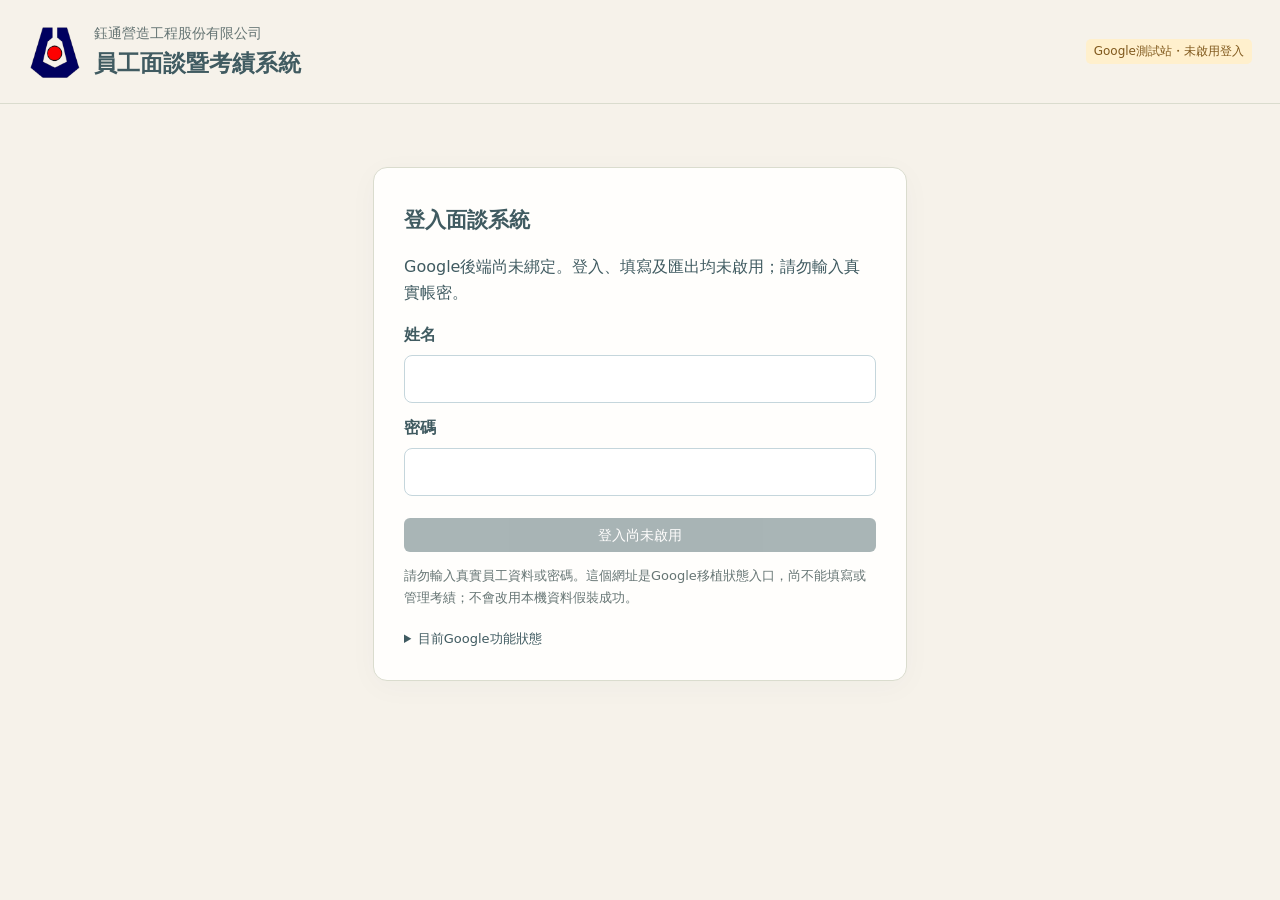
==== employee-interview-system/index.html @ f6fdcbe2 "Publish reviewed static Google migration entry; login disabled" ====
<!doctype html><html lang="zh-Hant"><head><meta charset="utf-8"><meta name="viewport" content="width=device-width,initial-scale=1"><meta name="referrer" content="no-referrer"><meta http-equiv="Content-Security-Policy" content="default-src 'self'; script-src 'self'; style-src 'self'; img-src 'self'; connect-src https://script.google.com https://script.googleusercontent.com; base-uri 'none'; form-action 'none'"><title>鈺通營造｜員工面談暨考績系統</title><link rel="stylesheet" href="site.css"></head><body><header class="site-header"><img src="assets/yuhtong-logo-transparent.png" alt="鈺通營造公司LOGO"><div class="site-titles"><p class="site-company">鈺通營造工程股份有限公司</p><h1>員工面談暨考績系統</h1></div><span class="environment-tag">Google測試站・未啟用登入</span></header><main class="login-page"><section class="login-card"><h2>登入面談系統</h2><p id="backendStatus" role="status">正在確認Google後端狀態；驗證完成前不接受帳密。</p><form id="employeeLogin"><label for="lookupName">姓名</label><input id="lookupName" name="username" disabled autocomplete="off"><label for="lookupPassword">密碼</label><input id="lookupPassword" name="password" type="password" disabled autocomplete="off"><button type="submit" disabled>登入尚未啟用</button></form><p class="login-note">請勿輸入真實員工資料或密碼。這個網址是Google移植狀態入口，尚不能填寫或管理考績；不會改用本機資料假裝成功。</p><details><summary>目前Google功能狀態</summary><ul><li>原公司LOGO與登入配色：靜態提供。</li><li>Google資料存取與原表單規則：程式已準備，需Google端授權及實測。</li><li>姓名密碼、人事登入及安全工作階段：尚未通過驗證，保持停用。</li><li>Word／Excel原格式：尚未完成Google產生器移植。</li></ul></details></section></main><script src="config.js"></script><script src="status.js"></script></body></html>
---- employee-interview-system/site.css ----
:root{--brand:#174b59;--brand-dark:#103946;--accent:#0d766d;--ink:#213544;--muted:#617485;--line:#dbe6e9;--surface:#fff;--canvas:#f4f8fa}
*{box-sizing:border-box}html{scroll-padding-top:130px}body{margin:0;background:var(--canvas);color:var(--ink);font:16px/1.65 system-ui,"Microsoft JhengHei",sans-serif}
[hidden]{display:none!important}button,input,select,textarea{font:inherit}button,.button-link{min-height:44px;border:0;border-radius:8px;padding:10px 16px;background:var(--brand);color:#fff;cursor:pointer;text-decoration:none;display:inline-flex;align-items:center;justify-content:center;gap:6px;max-width:100%;white-space:normal;overflow-wrap:anywhere}
button.secondary,.button-link.secondary{background:#e8f0f3;color:var(--brand-dark)}button:disabled{opacity:.45;cursor:not-allowed}input:not([type=checkbox]):not([type=file]),select,textarea{width:100%;min-height:46px;border:1px solid #c5d6dc;border-radius:8px;padding:10px 12px;background:#fff;color:var(--ink)}textarea{line-height:1.8;resize:vertical}input[type=checkbox]{width:20px;height:20px;accent-color:var(--accent);vertical-align:middle}input[type=file]{width:100%;padding:10px;border:1px solid var(--line);border-radius:8px}label{display:block;font-weight:600;margin:12px 0 6px}h1,h2,h3,p{overflow-wrap:anywhere}h1{font-size:23px;line-height:1.4}h2{font-size:21px}h3{font-size:17px}a{color:var(--brand)}:focus-visible{outline:3px solid #8dd1c7;outline-offset:3px}
.site-header{display:flex;align-items:center;gap:14px;max-width:1600px;margin:auto;padding:20px 24px;border-bottom:1px solid var(--line)}.site-header img{width:52px;height:auto;flex:none;object-fit:contain}.site-titles{min-width:0;flex:1}.site-header h1{margin:2px 0}.site-company{font-size:14px;color:var(--muted);margin:0}.site-header .hr-link{font-size:14px;flex:none}.environment-tag{font-size:12px;padding:3px 8px;border-radius:5px;background:#fff0cd;color:#80591d;white-space:nowrap}
.login-page{max-width:570px;margin:clamp(24px,7vh,70px) auto;padding:0 18px}.login-card{padding:30px;background:#fff;border:1px solid var(--line);border-radius:14px;box-shadow:0 6px 30px #1b465b08}.login-card h2{margin:5px 0 10px}.page-eyebrow{font-size:13px;letter-spacing:.08em;color:var(--accent);margin:0}.login-card button{width:100%;margin-top:22px}.login-note,.muted{color:var(--muted);font-size:13px}.login-card details{font-size:13px;margin-top:20px}.login-card summary{cursor:pointer}#loginStatus{color:#a33c23;min-height:1.5em}.site-footer{padding:24px 12px;text-align:center;font-size:12px;color:var(--muted)}
.portal-site main>header{display:flex;align-items:center;gap:12px;margin:0 0 16px;padding:14px 0;background:var(--canvas);border-bottom:1px solid var(--line)}.portal-site main>header h1{font-size:23px}.portal-site main>header p{font-size:14px}.portal-site #portalBanner{display:flex;align-items:center;gap:12px;margin:0 0 20px;padding:0;background:none;border:0;box-shadow:none}.portal-site #portalBanner h2{font-size:15px;margin:0;border:0}.portal-site #portalBanner p{font-size:13px;margin:0}.portal-site #portalBanner button{margin-left:auto}.portal-site #openWorkflow,.portal-site #openAdmin,.portal-site #portalOpenHr,.portal-site #resetDemo,.portal-site .preview-disclosure,.portal-site #identityDemo,.portal-site #closeWorkflow,.portal-site .employee-footer{display:none!important}.portal-site main>.warning{display:none}.portal-site #confirmationMeaning{font-size:13px}.portal-site #draftTools{margin-top:8px}.portal-site #formIdentity{margin:10px 0;color:var(--muted);font-size:14px}
.portal-employee-page #workflowDialog{display:none!important}.portal-employee-page main{max-width:1220px}.portal-employee-page #employeeBasics label[for=role],.portal-employee-page #employeeBasics #role,.portal-employee-page #employeeBasics #role+p{display:none}.portal-employee-page .employee-actions{bottom:0}
.portal-hr-page main{max-width:none;width:100%;padding:16px clamp(12px,2vw,36px) 40px}.portal-hr-page #employeeBasics,.portal-hr-page #employeeInterview,.portal-hr-page #employeeProjects,.portal-hr-page #employeeScores,.portal-hr-page #employeeActions,.portal-hr-page #fillProgress,.portal-hr-page #formIdentity{display:none!important}
.portal-hr-page #workflowDialog{display:block;width:100%;max-height:none;overflow:visible;position:static;margin:0;padding:0;border:0;border-radius:0;background:none;box-shadow:none}.portal-hr-page #workflowDialog>.actions{position:static;top:auto;padding:0;background:none;border:0}.portal-hr-page #workflowTitle{font-size:18px;margin:0 0 16px}.portal-hr-page #workflowDialog>.warning,.portal-hr-page #workflowDialog>.grid,.portal-hr-page #workflowDialog>label,.portal-hr-page #workflowDialog>#employee,.portal-hr-page #flowIdentity,.portal-hr-page #progress,.portal-hr-page #workflowSelf{display:none!important}.portal-hr-page #workflowDialog #logoutMock{display:none}.portal-hr-page #workflowDialog .workflow-layout{display:grid;grid-template-columns:180px minmax(0,1fr);gap:26px}.portal-hr-page #workflowDialog #workflowHr{border:0;padding:0;box-shadow:none;background:transparent}.portal-hr-page #workflowHr>h2{display:none}.portal-hr-page .workflow-nav{position:sticky;top:16px;min-width:0;padding:0}.portal-hr-page .workflow-nav a{padding:11px 13px;background:transparent;border-radius:7px;font-size:14px}.portal-hr-page .workflow-nav a:hover,.portal-hr-page .workflow-nav a.active{background:#e3efef}.portal-hr-page #storedRecord{margin:26px 0 0 206px;padding:20px;background:white;border:1px solid var(--line);border-radius:10px}.portal-hr-page #workflowDialog .status-overview{margin-top:0}.portal-hr-page #hrRosterTools{display:none}.portal-hr-page #workflowDialog .workflow-table{background:white;border:1px solid var(--line);border-radius:10px}.portal-hr-page #workflowDialog .workflow-table table{min-width:1000px}.portal-hr-page #workflowDialog #flowStatus{margin:0 0 16px;font-size:14px}.portal-hr-page #toggleNavigation{display:none}.portal-hr-page #workflowDialog #periodState,.portal-hr-page #workflowDialog #togglePeriod{display:none}
.admin-section{min-width:0;background:white;border:1px solid var(--line);border-radius:10px;padding:22px;margin:24px 0;scroll-margin-top:24px}.admin-section h2,.admin-section h3{margin-top:0;border:0!important;padding:0!important}.section-heading{display:flex;align-items:center;justify-content:space-between;gap:12px;flex-wrap:wrap}.toolbar{display:flex;gap:9px;flex-wrap:wrap;align-items:center;margin:14px 0}.toolbar>*{max-width:100%}.field-grid{display:grid;grid-template-columns:repeat(3,minmax(0,1fr));gap:12px 18px}.field-grid>div{min-width:0}.field-grid .wide{grid-column:1/-1}.table-wrap{overflow-x:auto;border:1px solid var(--line);border-radius:9px;background:white;margin:16px 0}.table-wrap table{width:100%;min-width:920px;border-collapse:collapse;table-layout:auto}.table-wrap th,.table-wrap td{padding:11px 12px;text-align:left;border-bottom:1px solid #e6eef0;vertical-align:middle;overflow-wrap:anywhere}.table-wrap th{background:#f3f8fa;font-size:13px}.table-wrap td{font-size:14px}.table-wrap .compact-actions{display:flex;gap:6px;flex-wrap:wrap}.table-wrap button{font-size:13px;padding:8px 10px}.form-editor{border-top:1px solid var(--line);padding-top:18px}.inline-options{display:flex;gap:16px;flex-wrap:wrap}.inline-options label{font-weight:400;margin:4px 0}.status-message{padding:10px 0;font-size:14px;overflow-wrap:anywhere}.error-message{color:#9b3526}.import-summary{display:flex;gap:10px;flex-wrap:wrap}.import-summary span{padding:8px 12px;background:#eef5f5;border-radius:7px;font-size:14px}.error-cell{color:#9b3526;min-width:200px}.hint-scroll{font-size:13px;color:var(--muted)}.selected-count{font-size:14px;color:var(--brand)}
@media(min-width:1600px){.portal-hr-page #workflowDialog .workflow-layout{grid-template-columns:205px minmax(0,1fr)}.portal-hr-page #storedRecord{margin-left:231px}}
@media(max-width:1024px){.field-grid{grid-template-columns:repeat(2,minmax(0,1fr))}.portal-hr-page #workflowDialog .workflow-layout{grid-template-columns:155px minmax(0,1fr);gap:16px}.portal-hr-page #storedRecord{margin-left:171px}.portal-hr-page .status-overview{grid-template-columns:repeat(3,minmax(0,1fr))}}
@media(max-width:767px){html{scroll-padding-top:12px}.site-header{padding:16px 12px;gap:9px;flex-wrap:wrap}.site-header img{width:42px}.site-header h1,.portal-site main>header h1{font-size:18px}.site-company{font-size:12px}.site-header .hr-link{font-size:13px}.environment-tag{font-size:11px}.login-page{margin-top:24px;padding:0 12px}.login-card{padding:22px 18px}.portal-site main>header{padding:10px 0}.portal-site #portalBanner{flex-wrap:wrap;gap:8px;margin-bottom:14px}.portal-site #portalBanner h2{font-size:14px}.portal-site #portalBanner p{display:none}.portal-site #portalBanner button{font-size:13px;padding:8px 10px}.portal-hr-page main{padding:12px}.portal-hr-page #workflowDialog .workflow-layout{grid-template-columns:minmax(0,1fr);gap:12px}.portal-hr-page #workflowDialog .workflow-nav{position:static;flex-direction:column;overflow:visible;background:#eaf2f4;padding:8px;border-radius:8px}.portal-hr-page:not(.nav-expanded) .workflow-nav{display:none}.portal-hr-page #toggleNavigation{display:inline-flex;font-size:14px}.portal-hr-page #storedRecord{margin-left:0;padding:14px}.field-grid{grid-template-columns:minmax(0,1fr)}.field-grid .wide{grid-column:auto}.admin-section{padding:16px 12px;margin:18px 0}.toolbar{gap:8px}.toolbar input,.toolbar select{flex:1 1 100%;min-width:0}.toolbar button{flex:1 1 auto;min-width:0}.portal-hr-page #workflowDialog .status-overview{grid-template-columns:repeat(2,minmax(0,1fr))}.portal-hr-page #workflowDialog .status-overview>div:last-child{grid-column:1/-1}.portal-site input,.portal-site select,.portal-site textarea{min-width:0}.portal-hr-page #workflowDialog .workflow-table{max-width:100%}}

.portal-site .grid{grid-template-columns:repeat(2,minmax(0,1fr))}.portal-site .grid>div{min-width:0}.portal-site main>header{flex-wrap:wrap}.portal-hr-page #workflowDialog .table-wrap table{min-width:1080px}.table-wrap td{white-space:pre-line}
@media(max-width:767px){.portal-site .grid{grid-template-columns:minmax(0,1fr)}}

/* Stage 8 shared masthead and independent management pages. */
body>.site-header{flex-direction:row}
body>.site-header{display:flex;align-items:center;justify-content:flex-start;min-height:104px;max-width:none;width:100%;padding:20px 28px;margin:0;border-bottom:1px solid var(--line);gap:14px;background:var(--canvas)}body>.site-header>img{display:block;width:52px;max-width:52px;height:auto;object-fit:contain;flex:none}body>.site-header .site-titles{flex:1;min-width:0}body>.site-header h1{font:700 23px/1.4 system-ui,"Microsoft JhengHei",sans-serif;letter-spacing:0;margin:2px 0;color:var(--brand-dark)}body>.site-header .site-company{font:400 14px/1.65 system-ui,"Microsoft JhengHei",sans-serif;margin:0;color:var(--muted)}
.stage8-site main{padding-top:16px}.stage8-site.portal-hr-page main{width:100%;max-width:none;padding:18px 28px 50px}.stage8-site #workflowTitle{display:none}.stage8-site #workflowHr{min-width:0}.stage8-site #stage8Pages{min-width:0}.stage8-site .management-page{min-width:0;margin:0;padding:0}.stage8-site .management-page>h2{font-size:23px;margin:0 0 20px}.stage8-site .management-page .admin-section{margin-top:0}.stage8-site .workflow-nav{align-self:start}.stage8-site #storedRecord{margin:20px 0;padding:18px}.stage8-site .status-overview{display:grid;grid-template-columns:repeat(auto-fit,minmax(145px,1fr));gap:14px}.stage8-site #hrOverview{display:none!important}.stage8-site #eligibilityNotice{padding:12px 16px;border-left:4px solid var(--accent);background:white;overflow-wrap:anywhere}.stage8-site #page-appraisals [data-action=printed],.stage8-site #page-appraisals [data-action=received],.stage8-site #page-appraisals [data-action=archived]{display:none}.stage8-site #qualificationEditor{margin-top:24px;padding-top:20px;border-top:1px solid var(--line)}.paper-row{display:flex;align-items:center;justify-content:space-between;gap:16px;flex-wrap:wrap;background:white;border:1px solid var(--line);border-radius:8px;padding:14px;margin:10px 0}.stage8-site input[type=date]{max-width:100%;min-width:0;box-sizing:border-box}.stage8-site #rosterEditor{margin-top:20px}.stage8-site #rosterPageSize{width:auto}.stage8-site #policyImpact{white-space:pre-line}.stage8-site #policyEditor{background:white;border:1px solid var(--line);padding:18px;border-radius:10px}.stage8-site .management-page>select{max-width:420px;margin-bottom:14px}
@media(min-width:1600px){.stage8-site.portal-hr-page #workflowDialog .workflow-layout{grid-template-columns:220px minmax(0,1fr);gap:30px}}
@media(max-width:767px){body>.site-header{min-height:112px;padding:14px 12px;gap:9px;flex-wrap:wrap}body>.site-header>img{width:42px;max-width:42px}body>.site-header h1{font-size:18px}body>.site-header .site-company{font-size:12px}.stage8-site.portal-hr-page main{padding:12px}.stage8-site #portalBanner{flex-wrap:wrap}.stage8-site #portalBanner button{flex:1 1 auto}.stage8-site #workflowDialog .status-overview{grid-template-columns:repeat(2,minmax(0,1fr))}.stage8-site #workflowDialog .status-overview>div:last-child{grid-column:auto}.stage8-site #policyEditor{padding:12px}.stage8-site #storedRecord{margin:16px 0;padding:12px}.stage8-site .management-page>h2{font-size:21px}.stage8-site #rosterPageSize{width:100%}}
@media(max-width:767px){body>.site-header{display:grid;grid-template-columns:42px minmax(0,1fr);grid-template-rows:auto 24px;align-items:center}body>.site-header>img{grid-column:1;grid-row:1}body>.site-header .site-titles{grid-column:2;grid-row:1}body>.site-header .environment-tag{grid-column:1/3;grid-row:2;justify-self:start}body>.site-header .hr-link{grid-column:2;grid-row:2;justify-self:end}}

/* Stage 9: shared compact controls and a single routed management surface. */
:root:root{--brand:#173A4B;--brand-dark:#173A4B;--accent:#32677A;--canvas:#F5F7F9;--surface:#fff;--line:#DCE5EA;--muted:#617483;--ink:#233746;--danger:#9B4944}
html body{background:var(--canvas);color:var(--ink);font-family:system-ui,"Microsoft JhengHei",sans-serif}
body button,.portal-site button,.portal-site .employee-actions .actions button{min-height:34px;border-radius:6px;font-size:14px;line-height:1.45;padding:7px 12px;background:var(--brand);color:#fff;box-shadow:none}
body button.secondary,.portal-site button.secondary{background:#EAF0F3;color:var(--brand)}button:hover:not(:disabled){filter:brightness(.94)}button:disabled{opacity:.45}button:focus-visible,input:focus-visible,select:focus-visible,summary:focus-visible,a:focus-visible{outline:3px solid #91B9C6;outline-offset:2px}
.portal-site input:not([type=checkbox]):not([type=file]),.portal-site select,.portal-site textarea{min-height:40px;padding:8px 10px;border-color:var(--line);font-size:15px}.portal-site label{margin:9px 0 5px}.portal-site .admin-section{border:1px solid var(--line);padding:18px;margin:0;background:#fff;box-shadow:none}
.portal-site .field-grid{gap:10px 16px}.portal-site #workflowDialog .workflow-layout{grid-template-columns:172px minmax(0,1fr);gap:22px}.portal-site .workflow-nav a{padding:9px 12px;line-height:1.5;font-size:14px}.portal-site .workflow-nav a.active{background:#E5EEF2;color:var(--brand);font-weight:600}.portal-site #portalBanner button{margin-left:0}.portal-site #portalLogout{margin-left:auto}.portal-site #flowStatus:empty{display:none}.portal-site .configuration-notice{padding:12px;border:1px solid #DDC99C;background:#FFF8E9;font-size:14px}
.portal-site .heading-actions{display:flex;gap:8px;align-items:center;margin-left:auto}.portal-site #rosterTotal{font-size:13px;color:var(--muted)}.portal-site .section-heading{gap:10px;margin-bottom:14px}.portal-site .section-heading h2{margin:0}.portal-site #rosterPanel>.muted,.portal-site #rosterPanel>.hint-scroll{font-size:12px;margin:8px 0}.portal-site #rosterPanel>.field-grid{grid-template-columns:minmax(220px,2fr) repeat(3,minmax(120px,1fr))}
.portal-site #workflowDialog #rosterPanel .table-wrap table{table-layout:fixed;width:100%;min-width:1080px}.portal-site #rosterPanel th,.portal-site #rosterPanel td{padding:9px 8px;font-size:13px;vertical-align:middle}.portal-site #rosterPanel th:nth-child(1){width:42px}.portal-site #rosterPanel th:nth-child(2){width:105px}.portal-site #rosterPanel th:nth-child(3){width:15%}.portal-site #rosterPanel th:nth-child(4){width:9%}.portal-site #rosterPanel th:nth-child(5){width:19%}.portal-site #rosterPanel th:nth-child(6){width:95px}.portal-site #rosterPanel th:nth-child(7){width:60px}.portal-site #rosterPanel th:nth-child(8){width:125px}.portal-site #rosterPanel th:nth-child(9){width:172px}
.portal-site #rosterPanel td.compact-actions{display:table-cell!important;white-space:nowrap}.portal-site #rosterPanel td.compact-actions button{display:inline-flex;min-width:44px;min-height:32px;padding:6px 8px;margin-right:4px;font-size:13px}.portal-site #rosterPanel [data-roster-action=active]{color:var(--danger);background:#F7EEED}
.roster-footer{display:flex;align-items:center;gap:12px;flex-wrap:wrap}.roster-footer>.toolbar{margin:0 0 0 auto;flex-wrap:nowrap;gap:8px}.roster-footer #rosterPageSize{width:72px!important;flex:none}.roster-footer label{margin:0}.roster-footer #rosterPage{white-space:nowrap;font-size:13px}.roster-footer #rosterBulkMenu{position:relative}.roster-footer summary{cursor:pointer;border:1px solid var(--line);border-radius:6px;padding:7px 11px;font-size:14px;background:#fff}.bulk-menu-items{position:absolute;top:calc(100% + 6px);left:0;z-index:5;min-width:190px;display:flex;flex-direction:column;gap:6px;padding:10px;background:#fff;border:1px solid var(--line);border-radius:8px;box-shadow:0 4px 16px #173A4B12}.bulk-menu-items button{text-align:left;justify-content:flex-start}
.portal-site #page-import>h2,.portal-site #page-assignment>h2{display:none}.portal-site #backFromImport,.portal-site #backFromAssignment{margin-bottom:14px}.portal-site #rosterEditor{padding:20px;background:#fff;border:1px solid var(--line);border-radius:8px}.portal-site #rosterImport{max-width:1100px}.portal-site #rosterImport input[type=file]{max-width:650px}.portal-site #page-employees .table-wrap{margin-bottom:12px}
.portal-hr-page #eligibilityNotice{display:none}.portal-site #portalBanner button{flex:0 0 auto}
html body.portal-site #submit{background:var(--brand)}html body.portal-site #save{background:var(--accent)}

/* Stage 11: compact routed admin surfaces; original forms/export templates unchanged. */
:root:root{--brand:#244D60;--brand-dark:#244D60;--accent:#32677A;--canvas:#EDF3F5;--line:#D5E2E7}
.portal-site .workflow-nav .nav-group-title{font-size:12px;font-weight:600;color:var(--muted);margin:16px 12px 4px}.portal-site .workflow-nav .nav-group-title:first-child{margin-top:0}.portal-site .workflow-nav a.active{background:#DDECF0}.page-heading{display:flex;align-items:center;justify-content:space-between;gap:12px;margin-bottom:18px}.page-heading h2{margin:0;font-size:23px}.portal-site .page-heading button{width:auto;flex:none}
.portal-site #page-annual .annual-summary{gap:14px;margin:14px 0}.portal-site .annual-half{padding:14px 18px;min-width:0}.portal-site .annual-half h3{font-size:16px;margin:0 0 12px}.annual-metrics{display:grid;grid-template-columns:repeat(4,minmax(0,1fr));gap:12px;margin:0}.annual-metrics div{min-width:0}.annual-metrics dt{font-size:12px;color:var(--muted)}.annual-metrics dd{margin:5px 0 0;font-size:25px;line-height:1.2;font-weight:600;color:var(--brand)}.annual-half>p{margin:14px 0;min-height:36px;display:flex;align-items:center;color:var(--muted)}
.section-tabs{display:flex;flex-wrap:wrap;gap:6px;border-bottom:1px solid var(--line);margin:0 0 16px;padding-bottom:10px}.portal-site .section-tabs button{background:#fff;color:var(--brand);border:1px solid var(--line)}.portal-site .section-tabs [aria-selected=true]{background:#DDECF0;border-color:#A6C2CD}.portal-site #periodSettings,.portal-site #periodQualification,.portal-site #periodExtensions{background:white;border:1px solid var(--line);border-radius:9px;padding:16px;margin:16px 0}.portal-site #periodSettings #policyEditor{border:0;padding:10px 0;margin:0}.portal-site #page-periods>#policySelect{width:min(100%,420px)}
.portal-site #workflowDialog .assignment-list{min-width:900px;table-layout:fixed}.assignment-list th:first-child{width:54px}.assignment-list th:nth-child(2){width:25%}.assignment-list th:last-child{width:86px}.portal-site #workflowDialog .qualification-table{min-width:1100px;table-layout:fixed}.qualification-table td{vertical-align:middle}.qualification-table th:first-child{width:170px}.qualification-table th:last-child{width:90px}.qualification-table small{display:block;margin-top:7px;color:var(--muted)}.portal-site #assignmentPanel #assignType{width:150px;flex:none}.portal-site #assignmentPanel .toolbar{gap:8px}.portal-site .management-page input[type=checkbox]{width:20px;height:20px}.portal-site #assignmentPanel>.field-grid{grid-template-columns:200px minmax(180px,2fr) minmax(140px,1fr)}
.system-confirm{border:1px solid var(--line);border-radius:10px;padding:22px;width:min(520px,calc(100vw - 32px));max-width:calc(100vw - 32px);max-height:calc(100dvh - 32px);overflow:auto;color:var(--ink);background:#fff;box-sizing:border-box}.system-confirm::backdrop{background:#173A4B55}.system-confirm h2{font-size:20px;margin:0 0 12px}.system-confirm p{line-height:1.7;white-space:pre-line;overflow-wrap:anywhere}.system-confirm .toolbar{justify-content:flex-end;margin:18px 0 0}.confirm-details{max-height:240px;overflow:auto;padding-left:24px;font-size:14px;line-height:1.8}.system-notice{position:fixed;bottom:20px;right:20px;z-index:30;max-width:calc(100vw - 40px);padding:12px 18px;background:#E5F2EB;border:1px solid #B5D4C2;border-radius:8px;color:#315E49;box-sizing:border-box}.feature-message:not(:empty),.portal-site .management-page p[role=status]:not(:empty){padding:10px 12px;background:#F0F6F9;border-left:3px solid #7C9CAB;border-radius:5px;font-size:14px;overflow-wrap:anywhere}.portal-site .error-message{color:#923E38;background:#FAEEEE}.faq-item{background:white;border:1px solid var(--line);border-radius:8px;padding:14px 16px;margin:12px 0}.faq-item summary{font-weight:600;cursor:pointer}.faq-item ol{line-height:1.9;padding-left:24px}.portal-site #faqSearch{width:260px}.portal-site #faqCategory{width:190px}
@media(max-width:767px){.page-heading{align-items:flex-start;flex-wrap:wrap}.page-heading h2{font-size:21px}.annual-metrics{gap:10px;grid-template-columns:repeat(2,minmax(0,1fr))}.portal-site .annual-half{padding:14px}.portal-site #assignmentPanel>.field-grid{grid-template-columns:minmax(0,1fr)}.portal-site #periodSettings,.portal-site #periodQualification,.portal-site #periodExtensions{padding:12px}.section-tabs button{flex:1 1 auto}.system-confirm{padding:18px}.system-confirm .toolbar button{min-height:44px}.portal-site #faqSearch,.portal-site #faqCategory{width:100%}}
@media print{.faq-item>ol,.faq-item>p{display:block!important}.workflow-nav,#portalBanner,.system-notice{display:none!important}}
/* Stage 12 approved cream palette. Logo pixels and proportions stay untouched. */
:root:root{--canvas:#F6F2EA;--surface:#FFFEFC;--brand:#405B61;--brand-dark:#405B61;--accent:#405B61;--line:#DADCCE;--ink:#405B61;--muted:#667574}
.portal-site .workflow-nav{background:#405B61;border-radius:9px;padding:10px}.portal-site .workflow-nav a{color:#FFFEFC}.portal-site .workflow-nav .nav-group-title{color:#D9E2DE}.portal-site .workflow-nav a.active{background:#E8E6D9;color:#405B61}.portal-site .admin-section,.portal-site .annual-half,.portal-site .faq-item,.portal-site #periodSettings,.portal-site #periodQualification,.portal-site #periodExtensions,.login-card,.system-confirm{background:#FFFEFC}.table-wrap,.table-wrap th{background:#FFFEFC}.portal-site button.secondary{background:#E8E6D9;color:#405B61}.portal-site input:not([type=checkbox]),.portal-site textarea,.portal-site select{background:#FFFEFC}.system-confirm textarea{width:100%;min-height:90px;box-sizing:border-box}.portal-site .grant-columns>section{background:var(--surface)}
@media(min-width:768px) and (max-width:1100px){.portal-site #assignmentPanel>.field-grid{grid-template-columns:repeat(2,minmax(0,1fr))}}

/* Stage 10: status semantics, direct row actions, annual and grant comparison. */
.portal-site #qualificationStats>div{min-height:112px;border:1px solid var(--line);border-top:3px solid #7295A4;border-radius:9px;padding:14px 16px;background:#F0F6F8;display:flex;flex-direction:column;gap:8px}.portal-site #qualificationStats strong{font-size:29px;line-height:1.2}.portal-site #qualificationStats [data-metric=required]{background:#EDF5F7;border-top-color:#477F94}.portal-site #qualificationStats [data-metric=submitted]{background:#EFF7F1;border-top-color:#73A888}.portal-site #qualificationStats [data-metric=empty]{background:#FFF6E9;border-top-color:#D3AE75}.portal-site #qualificationStats [data-metric=draft]{background:#F1F1FA;border-top-color:#959BC7}.portal-site #qualificationStats [data-metric=overdue]{background:#FAEEEE;border-top-color:#C98B88}.portal-site #qualificationStats [data-metric=exempt]{background:#F0F3F6;border-top-color:#9AAEBC}.portal-site #qualificationStats [data-metric=pending]{background:#FAF7E7;border-top-color:#BCAF65}
.portal-site #hrResults table{width:100%;table-layout:fixed;min-width:1000px}.portal-site #hrResults th:nth-child(1){width:95px}.portal-site #hrResults th:nth-child(3){width:105px}.portal-site #hrResults th:nth-child(4){width:65px}.portal-site #hrResults th:nth-child(5){width:110px}.portal-site #hrResults th:nth-child(6){width:278px}.portal-site #hrResults th,.portal-site #hrResults td{padding:9px 10px;vertical-align:middle}.portal-site #hrResults .workflow-row-actions{display:flex;flex-wrap:nowrap;gap:5px;align-items:center}.portal-site #hrResults .workflow-row-actions button{width:auto;flex:0 0 auto;min-height:32px;padding:6px 9px;font-size:13px}.workflow-person-heading{display:flex;gap:9px;align-items:center;flex-wrap:wrap}.workflow-person-heading>.workflow-person-detail{font-size:12px;background:#EDF3F6;padding:2px 6px;border-radius:4px}.portal-site .workflow-person-detail{margin-top:3px;line-height:1.5;font-size:13px}
.annual-filters{grid-template-columns:110px minmax(160px,2fr) repeat(3,minmax(120px,1fr))}.annual-summary{display:grid;grid-template-columns:repeat(2,minmax(0,1fr));gap:16px;margin:18px 0}.annual-half{padding:18px;background:#FFF;border:1px solid var(--line);border-radius:8px}.annual-half h3{margin:0 0 9px}.annual-half p{margin:6px 0;font-size:14px}.annual-half strong{color:var(--brand)}.portal-site .annual-table{min-width:850px;table-layout:fixed}.annual-table th:first-child{width:24%}.annual-table th:last-child{width:170px}.annual-table small{display:block;font-size:12px;color:var(--muted);margin-top:3px}.annual-table td[data-annual-status=exempt],.annual-table td[data-annual-status=pending],.annual-table td[data-annual-status=missing],.annual-table td[data-annual-status=unavailable]{color:var(--muted)}.annual-pager{justify-content:flex-end}.annual-pager select{width:75px!important;flex:none}
.grant-columns{display:grid;grid-template-columns:minmax(0,1fr) minmax(0,1fr);gap:24px;align-items:stretch}.grant-columns>section{min-width:0;background:#F9FBFC;border:1px solid var(--line);border-radius:8px;padding:18px}.grant-columns h4{margin:0 0 12px}.permission-checks{display:flex;flex-direction:column;gap:7px;margin:12px 0}.permission-checks label{display:flex;align-items:center;gap:8px;font-size:14px;font-weight:400;margin:0;min-height:30px}.permission-checks input[type=checkbox]{flex:none}.scope-checks{max-height:230px;overflow:auto;padding:4px}.grant-columns #newGrantPlan{margin:9px 0;font-size:13px}.grant-columns #grantPeriodMode{margin-bottom:8px}.grant-columns .muted{font-size:13px}.paper-row{display:grid;grid-template-columns:minmax(220px,1fr) auto;gap:8px 18px;padding:12px 16px}.paper-row>p{grid-column:1;grid-row:1;margin:0;font-size:14px}.paper-steps{grid-column:1;grid-row:2;display:flex;gap:7px;flex-wrap:wrap}.paper-steps span{font-size:12px;border-radius:4px;padding:3px 7px;background:#F0F3F6;color:#6C7F8C}.paper-steps [data-complete=true]{background:#EAF5EF;color:#3F7358}.paper-row>button{grid-column:2;grid-row:1/3;align-self:center}.portal-site #assignmentPreview table{min-width:780px}.portal-site #assignmentPreview th,.portal-site #assignmentPreview td{font-size:14px;padding:9px}.portal-site #rosterPanel>.muted,.portal-site #rosterPanel>.hint-scroll{display:none}
@media(min-width:1500px){.portal-site #qualificationStats{grid-template-columns:repeat(7,minmax(0,1fr))}}
.portal-site #assignmentPreview{max-height:360px;overflow:auto}
.portal-site #workflowDialog .annual-table .workflow-row-actions{display:flex;flex-wrap:wrap;gap:6px}.portal-site #workflowDialog .annual-table .workflow-row-actions button{flex:none;min-width:64px;padding:6px 8px}
.portal-site #appraisalPageSize{width:72px;flex:none}.portal-site #page-appraisals #appraisalPageSize{width:72px!important}
@media(max-width:1100px){.annual-filters{grid-template-columns:repeat(2,minmax(0,1fr))}}
@media(max-width:767px){.grant-columns,.annual-summary,.annual-filters{grid-template-columns:minmax(0,1fr)}.grant-columns{gap:14px}.grant-columns>section{padding:14px 12px}.permission-checks label{min-height:38px}.annual-pager{justify-content:flex-start}.annual-pager button{flex:0 0 auto}.annual-pager select{width:70px!important}.paper-row{grid-template-columns:minmax(0,1fr)}.paper-row>button{grid-column:1;grid-row:3;justify-self:start}.portal-site #hrResults .workflow-row-actions{flex-wrap:wrap}.portal-site #hrResults .workflow-row-actions button{min-height:44px}.portal-site #qualificationStats>div{min-height:112px}.annual-half{padding:14px}.scope-checks{max-height:210px}}
@media(min-width:1600px){.portal-site #workflowDialog .workflow-layout{grid-template-columns:184px minmax(0,1fr);gap:26px}}
@media(max-width:1024px){.portal-site #rosterPanel>.field-grid{grid-template-columns:repeat(2,minmax(0,1fr))}.roster-footer>.toolbar{flex-wrap:wrap}}
@media(max-width:767px){body button,.portal-site button,.portal-site .employee-actions .actions button{min-height:44px;min-width:44px;font-size:14px;padding:9px 12px}.portal-site #workflowDialog .workflow-layout{grid-template-columns:minmax(0,1fr);gap:12px}.portal-site #rosterPanel>.field-grid{grid-template-columns:minmax(0,1fr)}.portal-site .admin-section{padding:14px 12px}.portal-site .heading-actions{margin-left:0}.portal-site #rosterPanel td.compact-actions button{min-height:44px}.roster-footer{gap:10px}.roster-footer>.toolbar{width:100%;margin:0;justify-content:flex-start}.roster-footer>.toolbar button{flex:0 0 auto}.roster-footer>.toolbar select{flex:none}.roster-footer #rosterPageSize{width:70px!important}.roster-footer #rosterSelected{margin-left:auto}.portal-site input:not([type=checkbox]):not([type=file]),.portal-site select,.portal-site textarea{min-height:44px;font-size:16px}.portal-site #rosterEditor{padding:14px 12px}.bulk-menu-items{max-width:calc(100vw - 48px)}}
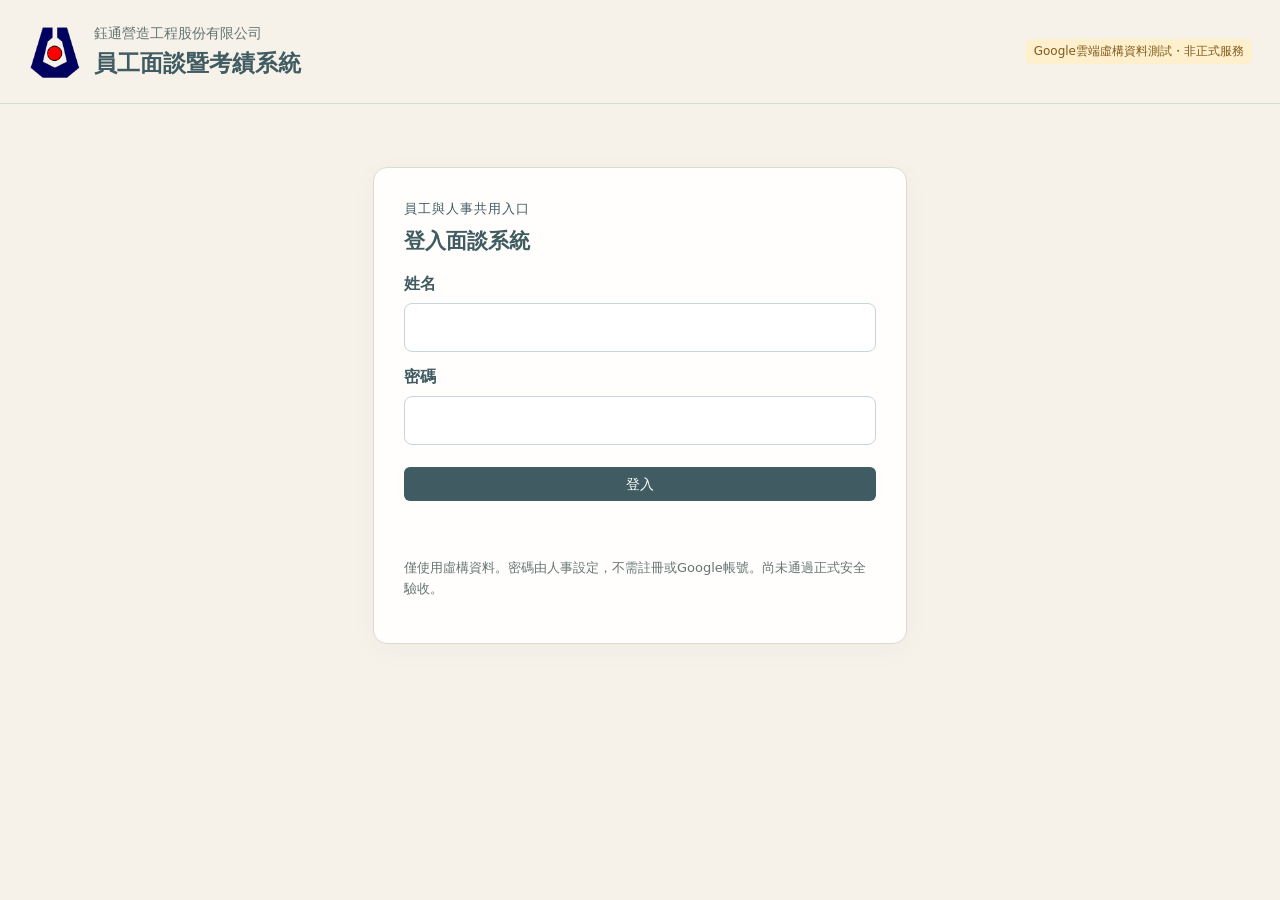
==== commit b0817c48: "Connect original appraisal UI to fictional-only Google backend" ====
--- a/employee-interview-system/index.html
+++ b/employee-interview-system/index.html
@@ -1 +1 @@
-<!doctype html><html lang="zh-Hant"><head><meta charset="utf-8"><meta name="viewport" content="width=device-width,initial-scale=1"><meta name="referrer" content="no-referrer"><meta http-equiv="Content-Security-Policy" content="default-src 'self'; script-src 'self'; style-src 'self'; img-src 'self'; connect-src https://script.google.com https://script.googleusercontent.com; base-uri 'none'; form-action 'none'"><title>鈺通營造｜員工面談暨考績系統</title><link rel="stylesheet" href="site.css"></head><body><header class="site-header"><img src="assets/yuhtong-logo-transparent.png" alt="鈺通營造公司LOGO"><div class="site-titles"><p class="site-company">鈺通營造工程股份有限公司</p><h1>員工面談暨考績系統</h1></div><span class="environment-tag">Google測試站・未啟用登入</span></header><main class="login-page"><section class="login-card"><h2>登入面談系統</h2><p id="backendStatus" role="status">正在確認Google後端狀態；驗證完成前不接受帳密。</p><form id="employeeLogin"><label for="lookupName">姓名</label><input id="lookupName" name="username" disabled autocomplete="off"><label for="lookupPassword">密碼</label><input id="lookupPassword" name="password" type="password" disabled autocomplete="off"><button type="submit" disabled>登入尚未啟用</button></form><p class="login-note">請勿輸入真實員工資料或密碼。這個網址是Google移植狀態入口，尚不能填寫或管理考績；不會改用本機資料假裝成功。</p><details><summary>目前Google功能狀態</summary><ul><li>原公司LOGO與登入配色：靜態提供。</li><li>Google資料存取與原表單規則：程式已準備，需Google端授權及實測。</li><li>姓名密碼、人事登入及安全工作階段：尚未通過驗證，保持停用。</li><li>Word／Excel原格式：尚未完成Google產生器移植。</li></ul></details></section></main><script src="config.js"></script><script src="status.js"></script></body></html>
+<!doctype html><html lang="zh-Hant"><head><meta name="referrer" content="no-referrer"><meta http-equiv="Content-Security-Policy" content="default-src 'self'; script-src 'self'; style-src 'self' 'unsafe-inline'; img-src 'self' data: blob:; connect-src https://script.google.com https://script.googleusercontent.com; base-uri 'none'; form-action 'none'; frame-src 'self'; object-src 'none'"><script src="/employee-interview-system/config.js"></script><script src="/employee-interview-system/runtime.js"></script><meta charset="utf-8"><meta name="viewport" content="width=device-width,initial-scale=1"><meta name="flow-csrf" content="FLOW_CSRF"><title>鈺通營造｜Google雲端虛構資料測試</title><link rel="stylesheet" href="/employee-interview-system/prototype/site.css"></head><body><header class="site-header"><img src="/employee-interview-system/prototype/assets/yuhtong-logo-transparent.png" alt="鈺通營造公司LOGO"><div class="site-titles"><p class="site-company">鈺通營造工程股份有限公司</p><h1>員工面談暨考績系統</h1></div><span class="environment-tag">Google雲端虛構資料測試</span></header><main class="login-page"><section class="login-card"><p class="page-eyebrow">員工與人事共用入口</p><h2>登入面談系統</h2><form id="employeeLogin"><label for="lookupName">姓名</label><input id="lookupName" name="username" required maxlength="80" autocomplete="username"><label for="lookupPassword">密碼</label><input id="lookupPassword" name="password" type="password" required maxlength="128" autocomplete="current-password"><button type="submit">登入</button></form><p id="loginStatus" role="status"></p><p class="login-note">僅使用虛構資料。密碼由人事設定，不需註冊或Google帳號。尚未通過正式安全驗收。</p></section></main><script src="/employee-interview-system/login.js"></script></body></html>
--- a/employee-interview-system/prototype/site.css
+++ b/employee-interview-system/prototype/site.css
@@ -0,0 +1,69 @@
+:root{--brand:#174b59;--brand-dark:#103946;--accent:#0d766d;--ink:#213544;--muted:#617485;--line:#dbe6e9;--surface:#fff;--canvas:#f4f8fa}
+*{box-sizing:border-box}html{scroll-padding-top:130px}body{margin:0;background:var(--canvas);color:var(--ink);font:16px/1.65 system-ui,"Microsoft JhengHei",sans-serif}
+[hidden]{display:none!important}button,input,select,textarea{font:inherit}button,.button-link{min-height:44px;border:0;border-radius:8px;padding:10px 16px;background:var(--brand);color:#fff;cursor:pointer;text-decoration:none;display:inline-flex;align-items:center;justify-content:center;gap:6px;max-width:100%;white-space:normal;overflow-wrap:anywhere}
+button.secondary,.button-link.secondary{background:#e8f0f3;color:var(--brand-dark)}button:disabled{opacity:.45;cursor:not-allowed}input:not([type=checkbox]):not([type=file]),select,textarea{width:100%;min-height:46px;border:1px solid #c5d6dc;border-radius:8px;padding:10px 12px;background:#fff;color:var(--ink)}textarea{line-height:1.8;resize:vertical}input[type=checkbox]{width:20px;height:20px;accent-color:var(--accent);vertical-align:middle}input[type=file]{width:100%;padding:10px;border:1px solid var(--line);border-radius:8px}label{display:block;font-weight:600;margin:12px 0 6px}h1,h2,h3,p{overflow-wrap:anywhere}h1{font-size:23px;line-height:1.4}h2{font-size:21px}h3{font-size:17px}a{color:var(--brand)}:focus-visible{outline:3px solid #8dd1c7;outline-offset:3px}
+.site-header{display:flex;align-items:center;gap:14px;max-width:1600px;margin:auto;padding:20px 24px;border-bottom:1px solid var(--line)}.site-header img{width:52px;height:auto;flex:none;object-fit:contain}.site-titles{min-width:0;flex:1}.site-header h1{margin:2px 0}.site-company{font-size:14px;color:var(--muted);margin:0}.site-header .hr-link{font-size:14px;flex:none}.environment-tag{font-size:12px;padding:3px 8px;border-radius:5px;background:#fff0cd;color:#80591d;white-space:nowrap}
+.login-page{max-width:570px;margin:clamp(24px,7vh,70px) auto;padding:0 18px}.login-card{padding:30px;background:#fff;border:1px solid var(--line);border-radius:14px;box-shadow:0 6px 30px #1b465b08}.login-card h2{margin:5px 0 10px}.page-eyebrow{font-size:13px;letter-spacing:.08em;color:var(--accent);margin:0}.login-card button{width:100%;margin-top:22px}.login-note,.muted{color:var(--muted);font-size:13px}.login-card details{font-size:13px;margin-top:20px}.login-card summary{cursor:pointer}#loginStatus{color:#a33c23;min-height:1.5em}.site-footer{padding:24px 12px;text-align:center;font-size:12px;color:var(--muted)}
+.portal-site main>header{display:flex;align-items:center;gap:12px;margin:0 0 16px;padding:14px 0;background:var(--canvas);border-bottom:1px solid var(--line)}.portal-site main>header h1{font-size:23px}.portal-site main>header p{font-size:14px}.portal-site #portalBanner{display:flex;align-items:center;gap:12px;margin:0 0 20px;padding:0;background:none;border:0;box-shadow:none}.portal-site #portalBanner h2{font-size:15px;margin:0;border:0}.portal-site #portalBanner p{font-size:13px;margin:0}.portal-site #portalBanner button{margin-left:auto}.portal-site #openWorkflow,.portal-site #openAdmin,.portal-site #portalOpenHr,.portal-site #resetDemo,.portal-site .preview-disclosure,.portal-site #identityDemo,.portal-site #closeWorkflow,.portal-site .employee-footer{display:none!important}.portal-site main>.warning{display:none}.portal-site #confirmationMeaning{font-size:13px}.portal-site #draftTools{margin-top:8px}.portal-site #formIdentity{margin:10px 0;color:var(--muted);font-size:14px}
+.portal-employee-page #workflowDialog{display:none!important}.portal-employee-page main{max-width:1220px}.portal-employee-page #employeeBasics label[for=role],.portal-employee-page #employeeBasics #role,.portal-employee-page #employeeBasics #role+p{display:none}.portal-employee-page .employee-actions{bottom:0}
+.portal-hr-page main{max-width:none;width:100%;padding:16px clamp(12px,2vw,36px) 40px}.portal-hr-page #employeeBasics,.portal-hr-page #employeeInterview,.portal-hr-page #employeeProjects,.portal-hr-page #employeeScores,.portal-hr-page #employeeActions,.portal-hr-page #fillProgress,.portal-hr-page #formIdentity{display:none!important}
+.portal-hr-page #workflowDialog{display:block;width:100%;max-height:none;overflow:visible;position:static;margin:0;padding:0;border:0;border-radius:0;background:none;box-shadow:none}.portal-hr-page #workflowDialog>.actions{position:static;top:auto;padding:0;background:none;border:0}.portal-hr-page #workflowTitle{font-size:18px;margin:0 0 16px}.portal-hr-page #workflowDialog>.warning,.portal-hr-page #workflowDialog>.grid,.portal-hr-page #workflowDialog>label,.portal-hr-page #workflowDialog>#employee,.portal-hr-page #flowIdentity,.portal-hr-page #progress,.portal-hr-page #workflowSelf{display:none!important}.portal-hr-page #workflowDialog #logoutMock{display:none}.portal-hr-page #workflowDialog .workflow-layout{display:grid;grid-template-columns:180px minmax(0,1fr);gap:26px}.portal-hr-page #workflowDialog #workflowHr{border:0;padding:0;box-shadow:none;background:transparent}.portal-hr-page #workflowHr>h2{display:none}.portal-hr-page .workflow-nav{position:sticky;top:16px;min-width:0;padding:0}.portal-hr-page .workflow-nav a{padding:11px 13px;background:transparent;border-radius:7px;font-size:14px}.portal-hr-page .workflow-nav a:hover,.portal-hr-page .workflow-nav a.active{background:#e3efef}.portal-hr-page #storedRecord{margin:26px 0 0 206px;padding:20px;background:white;border:1px solid var(--line);border-radius:10px}.portal-hr-page #workflowDialog .status-overview{margin-top:0}.portal-hr-page #hrRosterTools{display:none}.portal-hr-page #workflowDialog .workflow-table{background:white;border:1px solid var(--line);border-radius:10px}.portal-hr-page #workflowDialog .workflow-table table{min-width:1000px}.portal-hr-page #workflowDialog #flowStatus{margin:0 0 16px;font-size:14px}.portal-hr-page #toggleNavigation{display:none}.portal-hr-page #workflowDialog #periodState,.portal-hr-page #workflowDialog #togglePeriod{display:none}
+.admin-section{min-width:0;background:white;border:1px solid var(--line);border-radius:10px;padding:22px;margin:24px 0;scroll-margin-top:24px}.admin-section h2,.admin-section h3{margin-top:0;border:0!important;padding:0!important}.section-heading{display:flex;align-items:center;justify-content:space-between;gap:12px;flex-wrap:wrap}.toolbar{display:flex;gap:9px;flex-wrap:wrap;align-items:center;margin:14px 0}.toolbar>*{max-width:100%}.field-grid{display:grid;grid-template-columns:repeat(3,minmax(0,1fr));gap:12px 18px}.field-grid>div{min-width:0}.field-grid .wide{grid-column:1/-1}.table-wrap{overflow-x:auto;border:1px solid var(--line);border-radius:9px;background:white;margin:16px 0}.table-wrap table{width:100%;min-width:920px;border-collapse:collapse;table-layout:auto}.table-wrap th,.table-wrap td{padding:11px 12px;text-align:left;border-bottom:1px solid #e6eef0;vertical-align:middle;overflow-wrap:anywhere}.table-wrap th{background:#f3f8fa;font-size:13px}.table-wrap td{font-size:14px}.table-wrap .compact-actions{display:flex;gap:6px;flex-wrap:wrap}.table-wrap button{font-size:13px;padding:8px 10px}.form-editor{border-top:1px solid var(--line);padding-top:18px}.inline-options{display:flex;gap:16px;flex-wrap:wrap}.inline-options label{font-weight:400;margin:4px 0}.status-message{padding:10px 0;font-size:14px;overflow-wrap:anywhere}.error-message{color:#9b3526}.import-summary{display:flex;gap:10px;flex-wrap:wrap}.import-summary span{padding:8px 12px;background:#eef5f5;border-radius:7px;font-size:14px}.error-cell{color:#9b3526;min-width:200px}.hint-scroll{font-size:13px;color:var(--muted)}.selected-count{font-size:14px;color:var(--brand)}
+@media(min-width:1600px){.portal-hr-page #workflowDialog .workflow-layout{grid-template-columns:205px minmax(0,1fr)}.portal-hr-page #storedRecord{margin-left:231px}}
+@media(max-width:1024px){.field-grid{grid-template-columns:repeat(2,minmax(0,1fr))}.portal-hr-page #workflowDialog .workflow-layout{grid-template-columns:155px minmax(0,1fr);gap:16px}.portal-hr-page #storedRecord{margin-left:171px}.portal-hr-page .status-overview{grid-template-columns:repeat(3,minmax(0,1fr))}}
+@media(max-width:767px){html{scroll-padding-top:12px}.site-header{padding:16px 12px;gap:9px;flex-wrap:wrap}.site-header img{width:42px}.site-header h1,.portal-site main>header h1{font-size:18px}.site-company{font-size:12px}.site-header .hr-link{font-size:13px}.environment-tag{font-size:11px}.login-page{margin-top:24px;padding:0 12px}.login-card{padding:22px 18px}.portal-site main>header{padding:10px 0}.portal-site #portalBanner{flex-wrap:wrap;gap:8px;margin-bottom:14px}.portal-site #portalBanner h2{font-size:14px}.portal-site #portalBanner p{display:none}.portal-site #portalBanner button{font-size:13px;padding:8px 10px}.portal-hr-page main{padding:12px}.portal-hr-page #workflowDialog .workflow-layout{grid-template-columns:minmax(0,1fr);gap:12px}.portal-hr-page #workflowDialog .workflow-nav{position:static;flex-direction:column;overflow:visible;background:#eaf2f4;padding:8px;border-radius:8px}.portal-hr-page:not(.nav-expanded) .workflow-nav{display:none}.portal-hr-page #toggleNavigation{display:inline-flex;font-size:14px}.portal-hr-page #storedRecord{margin-left:0;padding:14px}.field-grid{grid-template-columns:minmax(0,1fr)}.field-grid .wide{grid-column:auto}.admin-section{padding:16px 12px;margin:18px 0}.toolbar{gap:8px}.toolbar input,.toolbar select{flex:1 1 100%;min-width:0}.toolbar button{flex:1 1 auto;min-width:0}.portal-hr-page #workflowDialog .status-overview{grid-template-columns:repeat(2,minmax(0,1fr))}.portal-hr-page #workflowDialog .status-overview>div:last-child{grid-column:1/-1}.portal-site input,.portal-site select,.portal-site textarea{min-width:0}.portal-hr-page #workflowDialog .workflow-table{max-width:100%}}
+
+.portal-site .grid{grid-template-columns:repeat(2,minmax(0,1fr))}.portal-site .grid>div{min-width:0}.portal-site main>header{flex-wrap:wrap}.portal-hr-page #workflowDialog .table-wrap table{min-width:1080px}.table-wrap td{white-space:pre-line}
+@media(max-width:767px){.portal-site .grid{grid-template-columns:minmax(0,1fr)}}
+
+/* Stage 8 shared masthead and independent management pages. */
+body>.site-header{flex-direction:row}
+body>.site-header{display:flex;align-items:center;justify-content:flex-start;min-height:104px;max-width:none;width:100%;padding:20px 28px;margin:0;border-bottom:1px solid var(--line);gap:14px;background:var(--canvas)}body>.site-header>img{display:block;width:52px;max-width:52px;height:auto;object-fit:contain;flex:none}body>.site-header .site-titles{flex:1;min-width:0}body>.site-header h1{font:700 23px/1.4 system-ui,"Microsoft JhengHei",sans-serif;letter-spacing:0;margin:2px 0;color:var(--brand-dark)}body>.site-header .site-company{font:400 14px/1.65 system-ui,"Microsoft JhengHei",sans-serif;margin:0;color:var(--muted)}
+.stage8-site main{padding-top:16px}.stage8-site.portal-hr-page main{width:100%;max-width:none;padding:18px 28px 50px}.stage8-site #workflowTitle{display:none}.stage8-site #workflowHr{min-width:0}.stage8-site #stage8Pages{min-width:0}.stage8-site .management-page{min-width:0;margin:0;padding:0}.stage8-site .management-page>h2{font-size:23px;margin:0 0 20px}.stage8-site .management-page .admin-section{margin-top:0}.stage8-site .workflow-nav{align-self:start}.stage8-site #storedRecord{margin:20px 0;padding:18px}.stage8-site .status-overview{display:grid;grid-template-columns:repeat(auto-fit,minmax(145px,1fr));gap:14px}.stage8-site #hrOverview{display:none!important}.stage8-site #eligibilityNotice{padding:12px 16px;border-left:4px solid var(--accent);background:white;overflow-wrap:anywhere}.stage8-site #page-appraisals [data-action=printed],.stage8-site #page-appraisals [data-action=received],.stage8-site #page-appraisals [data-action=archived]{display:none}.stage8-site #qualificationEditor{margin-top:24px;padding-top:20px;border-top:1px solid var(--line)}.paper-row{display:flex;align-items:center;justify-content:space-between;gap:16px;flex-wrap:wrap;background:white;border:1px solid var(--line);border-radius:8px;padding:14px;margin:10px 0}.stage8-site input[type=date]{max-width:100%;min-width:0;box-sizing:border-box}.stage8-site #rosterEditor{margin-top:20px}.stage8-site #rosterPageSize{width:auto}.stage8-site #policyImpact{white-space:pre-line}.stage8-site #policyEditor{background:white;border:1px solid var(--line);padding:18px;border-radius:10px}.stage8-site .management-page>select{max-width:420px;margin-bottom:14px}
+@media(min-width:1600px){.stage8-site.portal-hr-page #workflowDialog .workflow-layout{grid-template-columns:220px minmax(0,1fr);gap:30px}}
+@media(max-width:767px){body>.site-header{min-height:112px;padding:14px 12px;gap:9px;flex-wrap:wrap}body>.site-header>img{width:42px;max-width:42px}body>.site-header h1{font-size:18px}body>.site-header .site-company{font-size:12px}.stage8-site.portal-hr-page main{padding:12px}.stage8-site #portalBanner{flex-wrap:wrap}.stage8-site #portalBanner button{flex:1 1 auto}.stage8-site #workflowDialog .status-overview{grid-template-columns:repeat(2,minmax(0,1fr))}.stage8-site #workflowDialog .status-overview>div:last-child{grid-column:auto}.stage8-site #policyEditor{padding:12px}.stage8-site #storedRecord{margin:16px 0;padding:12px}.stage8-site .management-page>h2{font-size:21px}.stage8-site #rosterPageSize{width:100%}}
+@media(max-width:767px){body>.site-header{display:grid;grid-template-columns:42px minmax(0,1fr);grid-template-rows:auto 24px;align-items:center}body>.site-header>img{grid-column:1;grid-row:1}body>.site-header .site-titles{grid-column:2;grid-row:1}body>.site-header .environment-tag{grid-column:1/3;grid-row:2;justify-self:start}body>.site-header .hr-link{grid-column:2;grid-row:2;justify-self:end}}
+
+/* Stage 9: shared compact controls and a single routed management surface. */
+:root:root{--brand:#173A4B;--brand-dark:#173A4B;--accent:#32677A;--canvas:#F5F7F9;--surface:#fff;--line:#DCE5EA;--muted:#617483;--ink:#233746;--danger:#9B4944}
+html body{background:var(--canvas);color:var(--ink);font-family:system-ui,"Microsoft JhengHei",sans-serif}
+body button,.portal-site button,.portal-site .employee-actions .actions button{min-height:34px;border-radius:6px;font-size:14px;line-height:1.45;padding:7px 12px;background:var(--brand);color:#fff;box-shadow:none}
+body button.secondary,.portal-site button.secondary{background:#EAF0F3;color:var(--brand)}button:hover:not(:disabled){filter:brightness(.94)}button:disabled{opacity:.45}button:focus-visible,input:focus-visible,select:focus-visible,summary:focus-visible,a:focus-visible{outline:3px solid #91B9C6;outline-offset:2px}
+.portal-site input:not([type=checkbox]):not([type=file]),.portal-site select,.portal-site textarea{min-height:40px;padding:8px 10px;border-color:var(--line);font-size:15px}.portal-site label{margin:9px 0 5px}.portal-site .admin-section{border:1px solid var(--line);padding:18px;margin:0;background:#fff;box-shadow:none}
+.portal-site .field-grid{gap:10px 16px}.portal-site #workflowDialog .workflow-layout{grid-template-columns:172px minmax(0,1fr);gap:22px}.portal-site .workflow-nav a{padding:9px 12px;line-height:1.5;font-size:14px}.portal-site .workflow-nav a.active{background:#E5EEF2;color:var(--brand);font-weight:600}.portal-site #portalBanner button{margin-left:0}.portal-site #portalLogout{margin-left:auto}.portal-site #flowStatus:empty{display:none}.portal-site .configuration-notice{padding:12px;border:1px solid #DDC99C;background:#FFF8E9;font-size:14px}
+.portal-site .heading-actions{display:flex;gap:8px;align-items:center;margin-left:auto}.portal-site #rosterTotal{font-size:13px;color:var(--muted)}.portal-site .section-heading{gap:10px;margin-bottom:14px}.portal-site .section-heading h2{margin:0}.portal-site #rosterPanel>.muted,.portal-site #rosterPanel>.hint-scroll{font-size:12px;margin:8px 0}.portal-site #rosterPanel>.field-grid{grid-template-columns:minmax(220px,2fr) repeat(3,minmax(120px,1fr))}
+.portal-site #workflowDialog #rosterPanel .table-wrap table{table-layout:fixed;width:100%;min-width:1080px}.portal-site #rosterPanel th,.portal-site #rosterPanel td{padding:9px 8px;font-size:13px;vertical-align:middle}.portal-site #rosterPanel th:nth-child(1){width:42px}.portal-site #rosterPanel th:nth-child(2){width:105px}.portal-site #rosterPanel th:nth-child(3){width:15%}.portal-site #rosterPanel th:nth-child(4){width:9%}.portal-site #rosterPanel th:nth-child(5){width:19%}.portal-site #rosterPanel th:nth-child(6){width:95px}.portal-site #rosterPanel th:nth-child(7){width:60px}.portal-site #rosterPanel th:nth-child(8){width:125px}.portal-site #rosterPanel th:nth-child(9){width:172px}
+.portal-site #rosterPanel td.compact-actions{display:table-cell!important;white-space:nowrap}.portal-site #rosterPanel td.compact-actions button{display:inline-flex;min-width:44px;min-height:32px;padding:6px 8px;margin-right:4px;font-size:13px}.portal-site #rosterPanel [data-roster-action=active]{color:var(--danger);background:#F7EEED}
+.roster-footer{display:flex;align-items:center;gap:12px;flex-wrap:wrap}.roster-footer>.toolbar{margin:0 0 0 auto;flex-wrap:nowrap;gap:8px}.roster-footer #rosterPageSize{width:72px!important;flex:none}.roster-footer label{margin:0}.roster-footer #rosterPage{white-space:nowrap;font-size:13px}.roster-footer #rosterBulkMenu{position:relative}.roster-footer summary{cursor:pointer;border:1px solid var(--line);border-radius:6px;padding:7px 11px;font-size:14px;background:#fff}.bulk-menu-items{position:absolute;top:calc(100% + 6px);left:0;z-index:5;min-width:190px;display:flex;flex-direction:column;gap:6px;padding:10px;background:#fff;border:1px solid var(--line);border-radius:8px;box-shadow:0 4px 16px #173A4B12}.bulk-menu-items button{text-align:left;justify-content:flex-start}
+.portal-site #page-import>h2,.portal-site #page-assignment>h2{display:none}.portal-site #backFromImport,.portal-site #backFromAssignment{margin-bottom:14px}.portal-site #rosterEditor{padding:20px;background:#fff;border:1px solid var(--line);border-radius:8px}.portal-site #rosterImport{max-width:1100px}.portal-site #rosterImport input[type=file]{max-width:650px}.portal-site #page-employees .table-wrap{margin-bottom:12px}
+.portal-hr-page #eligibilityNotice{display:none}.portal-site #portalBanner button{flex:0 0 auto}
+html body.portal-site #submit{background:var(--brand)}html body.portal-site #save{background:var(--accent)}
+
+/* Stage 11: compact routed admin surfaces; original forms/export templates unchanged. */
+:root:root{--brand:#244D60;--brand-dark:#244D60;--accent:#32677A;--canvas:#EDF3F5;--line:#D5E2E7}
+.portal-site .workflow-nav .nav-group-title{font-size:12px;font-weight:600;color:var(--muted);margin:16px 12px 4px}.portal-site .workflow-nav .nav-group-title:first-child{margin-top:0}.portal-site .workflow-nav a.active{background:#DDECF0}.page-heading{display:flex;align-items:center;justify-content:space-between;gap:12px;margin-bottom:18px}.page-heading h2{margin:0;font-size:23px}.portal-site .page-heading button{width:auto;flex:none}
+.portal-site #page-annual .annual-summary{gap:14px;margin:14px 0}.portal-site .annual-half{padding:14px 18px;min-width:0}.portal-site .annual-half h3{font-size:16px;margin:0 0 12px}.annual-metrics{display:grid;grid-template-columns:repeat(4,minmax(0,1fr));gap:12px;margin:0}.annual-metrics div{min-width:0}.annual-metrics dt{font-size:12px;color:var(--muted)}.annual-metrics dd{margin:5px 0 0;font-size:25px;line-height:1.2;font-weight:600;color:var(--brand)}.annual-half>p{margin:14px 0;min-height:36px;display:flex;align-items:center;color:var(--muted)}
+.section-tabs{display:flex;flex-wrap:wrap;gap:6px;border-bottom:1px solid var(--line);margin:0 0 16px;padding-bottom:10px}.portal-site .section-tabs button{background:#fff;color:var(--brand);border:1px solid var(--line)}.portal-site .section-tabs [aria-selected=true]{background:#DDECF0;border-color:#A6C2CD}.portal-site #periodSettings,.portal-site #periodQualification,.portal-site #periodExtensions{background:white;border:1px solid var(--line);border-radius:9px;padding:16px;margin:16px 0}.portal-site #periodSettings #policyEditor{border:0;padding:10px 0;margin:0}.portal-site #page-periods>#policySelect{width:min(100%,420px)}
+.portal-site #workflowDialog .assignment-list{min-width:900px;table-layout:fixed}.assignment-list th:first-child{width:54px}.assignment-list th:nth-child(2){width:25%}.assignment-list th:last-child{width:86px}.portal-site #workflowDialog .qualification-table{min-width:1100px;table-layout:fixed}.qualification-table td{vertical-align:middle}.qualification-table th:first-child{width:170px}.qualification-table th:last-child{width:90px}.qualification-table small{display:block;margin-top:7px;color:var(--muted)}.portal-site #assignmentPanel #assignType{width:150px;flex:none}.portal-site #assignmentPanel .toolbar{gap:8px}.portal-site .management-page input[type=checkbox]{width:20px;height:20px}.portal-site #assignmentPanel>.field-grid{grid-template-columns:200px minmax(180px,2fr) minmax(140px,1fr)}
+.system-confirm{border:1px solid var(--line);border-radius:10px;padding:22px;width:min(520px,calc(100vw - 32px));max-width:calc(100vw - 32px);max-height:calc(100dvh - 32px);overflow:auto;color:var(--ink);background:#fff;box-sizing:border-box}.system-confirm::backdrop{background:#173A4B55}.system-confirm h2{font-size:20px;margin:0 0 12px}.system-confirm p{line-height:1.7;white-space:pre-line;overflow-wrap:anywhere}.system-confirm .toolbar{justify-content:flex-end;margin:18px 0 0}.confirm-details{max-height:240px;overflow:auto;padding-left:24px;font-size:14px;line-height:1.8}.system-notice{position:fixed;bottom:20px;right:20px;z-index:30;max-width:calc(100vw - 40px);padding:12px 18px;background:#E5F2EB;border:1px solid #B5D4C2;border-radius:8px;color:#315E49;box-sizing:border-box}.feature-message:not(:empty),.portal-site .management-page p[role=status]:not(:empty){padding:10px 12px;background:#F0F6F9;border-left:3px solid #7C9CAB;border-radius:5px;font-size:14px;overflow-wrap:anywhere}.portal-site .error-message{color:#923E38;background:#FAEEEE}.faq-item{background:white;border:1px solid var(--line);border-radius:8px;padding:14px 16px;margin:12px 0}.faq-item summary{font-weight:600;cursor:pointer}.faq-item ol{line-height:1.9;padding-left:24px}.portal-site #faqSearch{width:260px}.portal-site #faqCategory{width:190px}
+@media(max-width:767px){.page-heading{align-items:flex-start;flex-wrap:wrap}.page-heading h2{font-size:21px}.annual-metrics{gap:10px;grid-template-columns:repeat(2,minmax(0,1fr))}.portal-site .annual-half{padding:14px}.portal-site #assignmentPanel>.field-grid{grid-template-columns:minmax(0,1fr)}.portal-site #periodSettings,.portal-site #periodQualification,.portal-site #periodExtensions{padding:12px}.section-tabs button{flex:1 1 auto}.system-confirm{padding:18px}.system-confirm .toolbar button{min-height:44px}.portal-site #faqSearch,.portal-site #faqCategory{width:100%}}
+@media print{.faq-item>ol,.faq-item>p{display:block!important}.workflow-nav,#portalBanner,.system-notice{display:none!important}}
+/* Stage 12 approved cream palette. Logo pixels and proportions stay untouched. */
+:root:root{--canvas:#F6F2EA;--surface:#FFFEFC;--brand:#405B61;--brand-dark:#405B61;--accent:#405B61;--line:#DADCCE;--ink:#405B61;--muted:#667574}
+.portal-site .workflow-nav{background:#405B61;border-radius:9px;padding:10px}.portal-site .workflow-nav a{color:#FFFEFC}.portal-site .workflow-nav .nav-group-title{color:#D9E2DE}.portal-site .workflow-nav a.active{background:#E8E6D9;color:#405B61}.portal-site .admin-section,.portal-site .annual-half,.portal-site .faq-item,.portal-site #periodSettings,.portal-site #periodQualification,.portal-site #periodExtensions,.login-card,.system-confirm{background:#FFFEFC}.table-wrap,.table-wrap th{background:#FFFEFC}.portal-site button.secondary{background:#E8E6D9;color:#405B61}.portal-site input:not([type=checkbox]),.portal-site textarea,.portal-site select{background:#FFFEFC}.system-confirm textarea{width:100%;min-height:90px;box-sizing:border-box}.portal-site .grant-columns>section{background:var(--surface)}
+@media(min-width:768px) and (max-width:1100px){.portal-site #assignmentPanel>.field-grid{grid-template-columns:repeat(2,minmax(0,1fr))}}
+
+/* Stage 10: status semantics, direct row actions, annual and grant comparison. */
+.portal-site #qualificationStats>div{min-height:112px;border:1px solid var(--line);border-top:3px solid #7295A4;border-radius:9px;padding:14px 16px;background:#F0F6F8;display:flex;flex-direction:column;gap:8px}.portal-site #qualificationStats strong{font-size:29px;line-height:1.2}.portal-site #qualificationStats [data-metric=required]{background:#EDF5F7;border-top-color:#477F94}.portal-site #qualificationStats [data-metric=submitted]{background:#EFF7F1;border-top-color:#73A888}.portal-site #qualificationStats [data-metric=empty]{background:#FFF6E9;border-top-color:#D3AE75}.portal-site #qualificationStats [data-metric=draft]{background:#F1F1FA;border-top-color:#959BC7}.portal-site #qualificationStats [data-metric=overdue]{background:#FAEEEE;border-top-color:#C98B88}.portal-site #qualificationStats [data-metric=exempt]{background:#F0F3F6;border-top-color:#9AAEBC}.portal-site #qualificationStats [data-metric=pending]{background:#FAF7E7;border-top-color:#BCAF65}
+.portal-site #hrResults table{width:100%;table-layout:fixed;min-width:1000px}.portal-site #hrResults th:nth-child(1){width:95px}.portal-site #hrResults th:nth-child(3){width:105px}.portal-site #hrResults th:nth-child(4){width:65px}.portal-site #hrResults th:nth-child(5){width:110px}.portal-site #hrResults th:nth-child(6){width:278px}.portal-site #hrResults th,.portal-site #hrResults td{padding:9px 10px;vertical-align:middle}.portal-site #hrResults .workflow-row-actions{display:flex;flex-wrap:nowrap;gap:5px;align-items:center}.portal-site #hrResults .workflow-row-actions button{width:auto;flex:0 0 auto;min-height:32px;padding:6px 9px;font-size:13px}.workflow-person-heading{display:flex;gap:9px;align-items:center;flex-wrap:wrap}.workflow-person-heading>.workflow-person-detail{font-size:12px;background:#EDF3F6;padding:2px 6px;border-radius:4px}.portal-site .workflow-person-detail{margin-top:3px;line-height:1.5;font-size:13px}
+.annual-filters{grid-template-columns:110px minmax(160px,2fr) repeat(3,minmax(120px,1fr))}.annual-summary{display:grid;grid-template-columns:repeat(2,minmax(0,1fr));gap:16px;margin:18px 0}.annual-half{padding:18px;background:#FFF;border:1px solid var(--line);border-radius:8px}.annual-half h3{margin:0 0 9px}.annual-half p{margin:6px 0;font-size:14px}.annual-half strong{color:var(--brand)}.portal-site .annual-table{min-width:850px;table-layout:fixed}.annual-table th:first-child{width:24%}.annual-table th:last-child{width:170px}.annual-table small{display:block;font-size:12px;color:var(--muted);margin-top:3px}.annual-table td[data-annual-status=exempt],.annual-table td[data-annual-status=pending],.annual-table td[data-annual-status=missing],.annual-table td[data-annual-status=unavailable]{color:var(--muted)}.annual-pager{justify-content:flex-end}.annual-pager select{width:75px!important;flex:none}
+.grant-columns{display:grid;grid-template-columns:minmax(0,1fr) minmax(0,1fr);gap:24px;align-items:stretch}.grant-columns>section{min-width:0;background:#F9FBFC;border:1px solid var(--line);border-radius:8px;padding:18px}.grant-columns h4{margin:0 0 12px}.permission-checks{display:flex;flex-direction:column;gap:7px;margin:12px 0}.permission-checks label{display:flex;align-items:center;gap:8px;font-size:14px;font-weight:400;margin:0;min-height:30px}.permission-checks input[type=checkbox]{flex:none}.scope-checks{max-height:230px;overflow:auto;padding:4px}.grant-columns #newGrantPlan{margin:9px 0;font-size:13px}.grant-columns #grantPeriodMode{margin-bottom:8px}.grant-columns .muted{font-size:13px}.paper-row{display:grid;grid-template-columns:minmax(220px,1fr) auto;gap:8px 18px;padding:12px 16px}.paper-row>p{grid-column:1;grid-row:1;margin:0;font-size:14px}.paper-steps{grid-column:1;grid-row:2;display:flex;gap:7px;flex-wrap:wrap}.paper-steps span{font-size:12px;border-radius:4px;padding:3px 7px;background:#F0F3F6;color:#6C7F8C}.paper-steps [data-complete=true]{background:#EAF5EF;color:#3F7358}.paper-row>button{grid-column:2;grid-row:1/3;align-self:center}.portal-site #assignmentPreview table{min-width:780px}.portal-site #assignmentPreview th,.portal-site #assignmentPreview td{font-size:14px;padding:9px}.portal-site #rosterPanel>.muted,.portal-site #rosterPanel>.hint-scroll{display:none}
+@media(min-width:1500px){.portal-site #qualificationStats{grid-template-columns:repeat(7,minmax(0,1fr))}}
+.portal-site #assignmentPreview{max-height:360px;overflow:auto}
+.portal-site #workflowDialog .annual-table .workflow-row-actions{display:flex;flex-wrap:wrap;gap:6px}.portal-site #workflowDialog .annual-table .workflow-row-actions button{flex:none;min-width:64px;padding:6px 8px}
+.portal-site #appraisalPageSize{width:72px;flex:none}.portal-site #page-appraisals #appraisalPageSize{width:72px!important}
+@media(max-width:1100px){.annual-filters{grid-template-columns:repeat(2,minmax(0,1fr))}}
+@media(max-width:767px){.grant-columns,.annual-summary,.annual-filters{grid-template-columns:minmax(0,1fr)}.grant-columns{gap:14px}.grant-columns>section{padding:14px 12px}.permission-checks label{min-height:38px}.annual-pager{justify-content:flex-start}.annual-pager button{flex:0 0 auto}.annual-pager select{width:70px!important}.paper-row{grid-template-columns:minmax(0,1fr)}.paper-row>button{grid-column:1;grid-row:3;justify-self:start}.portal-site #hrResults .workflow-row-actions{flex-wrap:wrap}.portal-site #hrResults .workflow-row-actions button{min-height:44px}.portal-site #qualificationStats>div{min-height:112px}.annual-half{padding:14px}.scope-checks{max-height:210px}}
+@media(min-width:1600px){.portal-site #workflowDialog .workflow-layout{grid-template-columns:184px minmax(0,1fr);gap:26px}}
+@media(max-width:1024px){.portal-site #rosterPanel>.field-grid{grid-template-columns:repeat(2,minmax(0,1fr))}.roster-footer>.toolbar{flex-wrap:wrap}}
+@media(max-width:767px){body button,.portal-site button,.portal-site .employee-actions .actions button{min-height:44px;min-width:44px;font-size:14px;padding:9px 12px}.portal-site #workflowDialog .workflow-layout{grid-template-columns:minmax(0,1fr);gap:12px}.portal-site #rosterPanel>.field-grid{grid-template-columns:minmax(0,1fr)}.portal-site .admin-section{padding:14px 12px}.portal-site .heading-actions{margin-left:0}.portal-site #rosterPanel td.compact-actions button{min-height:44px}.roster-footer{gap:10px}.roster-footer>.toolbar{width:100%;margin:0;justify-content:flex-start}.roster-footer>.toolbar button{flex:0 0 auto}.roster-footer>.toolbar select{flex:none}.roster-footer #rosterPageSize{width:70px!important}.roster-footer #rosterSelected{margin-left:auto}.portal-site input:not([type=checkbox]):not([type=file]),.portal-site select,.portal-site textarea{min-height:44px;font-size:16px}.portal-site #rosterEditor{padding:14px 12px}.bulk-menu-items{max-width:calc(100vw - 48px)}}
